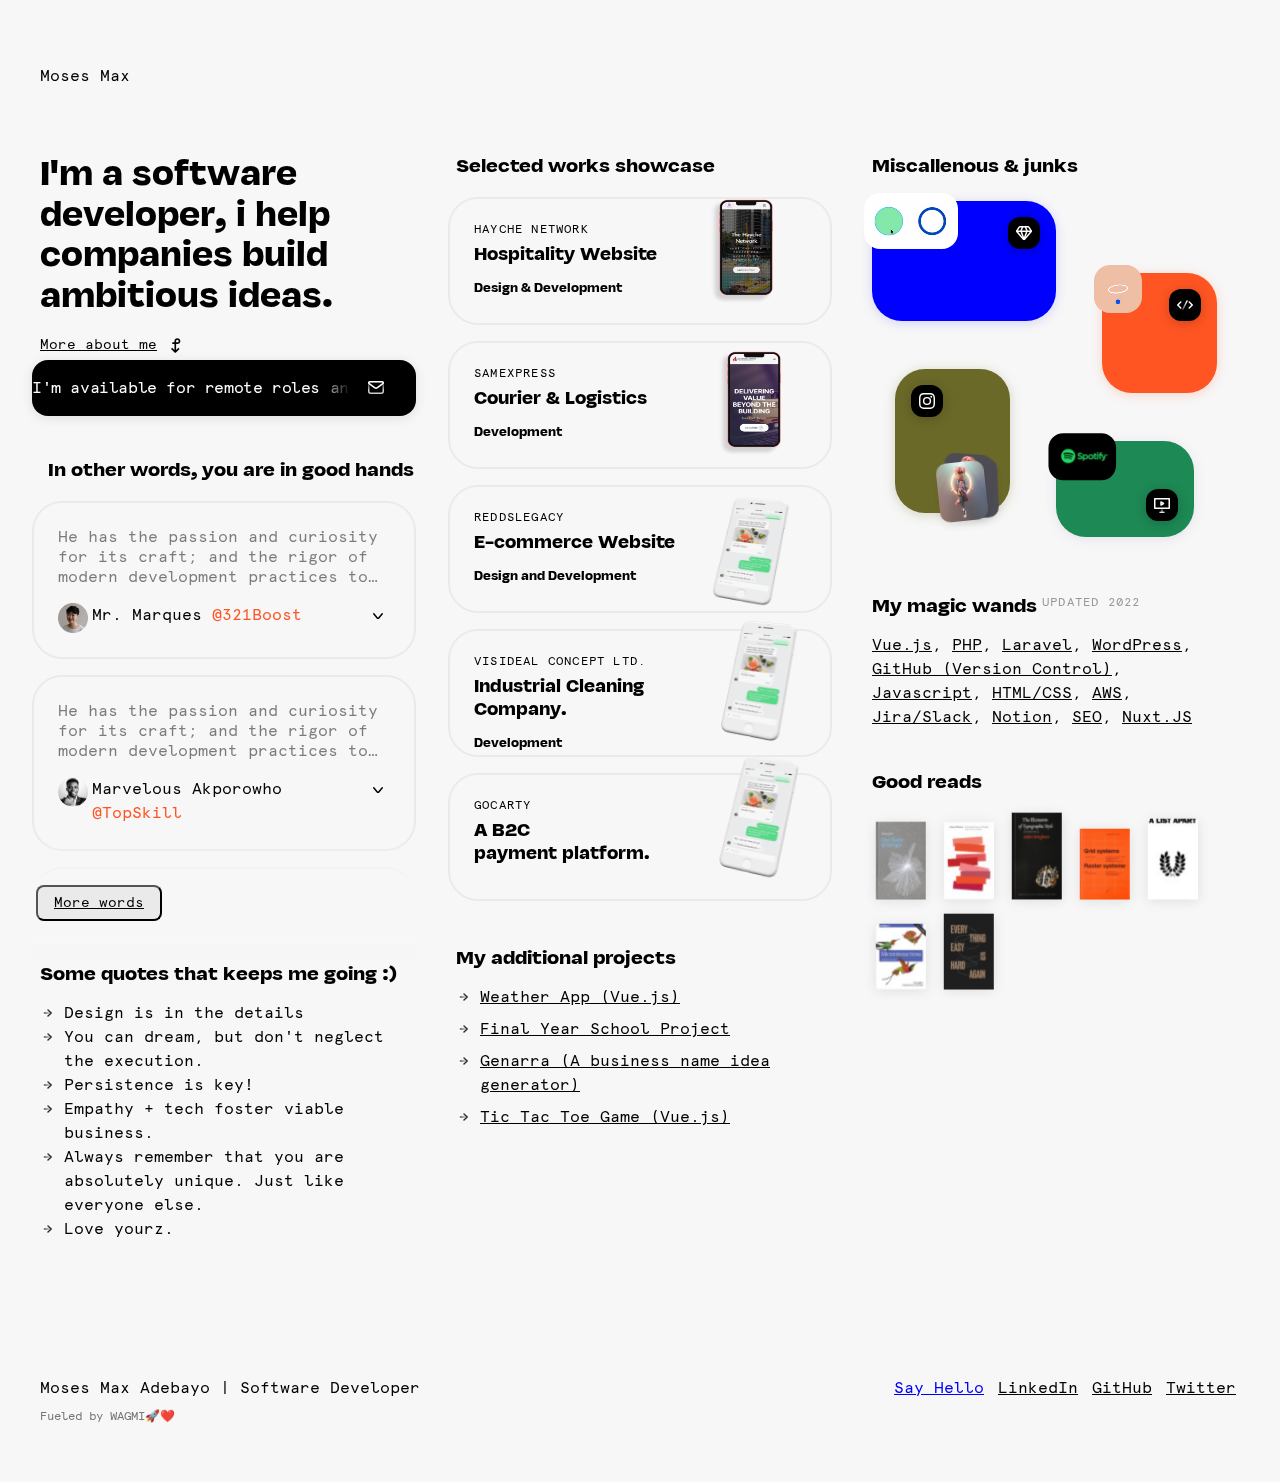
==== index.html @ 7a8fa89a "tweak #3 for meta tags" ====
<!DOCTYPE html>
<html lang="en">
  <head>
    <meta charset="UTF-8" />
    <link rel="icon" href="/favicon.ico">
    <meta name="viewport" content="width=device-width, initial-scale=1.0, maximum-scale=1, user-scalable=0">
    <meta name="theme-color" content="#000000">
    <meta name="twitter:url" content="https://mosessmax.com">
    <meta name="twitter:card" content="summary">
    <meta name="twitter:title" content="Moses Max - Software Developer | Designer">
    <meta name="twitter:description" content="Highly Impeccable, Quietly Confident Software Developer and Digital Designer.">
    <meta name="twitter:creator" content="@mosessmax">
    <meta name="twitter:site" content="@mosessmax">
    <meta name="twitter:image" content="https://mosessmax.com/assets/images/image_content.jpg">
    <meta name="og:url" content="https://mosessmax.com">
    <meta name="og:image" content="/assets/images/image_content.jpg">
    <meta name="description" content="Highly Impeccable, Quietly Confident Software Developer and Digital Designer.">
    
    <link rel="apple-touch-icon" sizes="180x180" href="/apple-touch-icon.png">
    <link rel="icon" type="image/png" sizes="32x32" href="/favicon-32x32.png">
    <link rel="icon" type="image/png" sizes="16x16" href="/favicon-16x16.png">
    <link rel="manifest" href="/site.webmanifest">

    <title>Moses Adebayo | Software Developer</title>

    <link rel="stylesheet" href="/app.css" />
  </head>
  <body>

    <!-- Google Tag Manager (noscript) -->
<noscript><iframe src="https://www.googletagmanager.com/ns.html?id=GTM-5WC7GG7"
  height="0" width="0" style="display:none;visibility:hidden"></iframe></noscript>
  <!-- End Google Tag Manager (noscript) -->


    <body class="home not-loaded">
      <nav class="mt4 mt5-s ph3 ph4-l center">
        <a class="black no-underline normal pl2 itsmyname"
          >Moses <span class="itsmyname-moses">Max</span
          ><span class="dn"> Adebayo</span></a
        >
      </nav>

      <main class="grid ph3 ph4-l mt3 mb0 mv4-s mv5-l center">
        <div
          class="grid-item"
          style="
            --grid-order-s: 1;
            --grid-col-s: 1;
            --grid-col-m: 1;
            --grid-col-l: 1;
          "
        >
          <div class="grid-item-content ph2">
            <h1 class="f2 lh-tight-s ma0">
              I'm a <span class=" figma black wrap" autoPlay: true> software developer,</span> i help companies build ambitious ideas.
            </h1>
            <div class="growable">
              <div
                class="growable-content relative"
                style="--max-height-start: 0; --max-height-end: 100%"
              >
                <p class="mt4">
                  My name is Moses Adebayo, and i'm results driven. I am an impeccable software developer and that counts for a lot, even if i do say so myself, but i don't just have words to show, i also possess a proven ability to maintain and enhance company software with the aim of improving operational functionality in line with business requirement. I build for the web and businesses with my favorite stacks. Search Engines will pull up my data under the nickname <cite><b>mosessmax</b></cite>
                </p>
                <p>
                  I value humble and attentive approaches and workspaces. I have
                  a penchant for coding and prototyping as a means to build
                  testable, composable, high-quality interfaces.
                </p>
                <p>Previous skills provided:</p>
                <ul class="list pl0">
                  <li>Interaction &amp; Visual Design</li>
                  <li>Front-end development</li>
                  <li>Product Strategy</li>
                  <li>Design Systems</li>
                  <li>Software Development</li>
                  <li>Cloud Services</li>
                </ul>
                <!-- <p>Previous Projects:</p>
                <ul class="list pl0 mb0">
                  <li>Hayche Network</li>
                  <li>RoyalGlitz Limited</li>
                  <li>TopSkill Universe</li>
                  <li>VisIdeal Concept Nig. Ltd.</li>
                  <li>CG Marine Express</li>
                </ul> -->
              </div>
              <div
                tabindex="0"
                class="growable-button outline-0 pointer hover-blue dib f6-s normal mt3 mb0 aper"
              >
                <span class="growable-button-text-collapsed">
                  <span class="underline">More about me</span>
                  <span class="f4 dib rotate-90 v-mid 0-90">↬</span>
                </span>
                <span class="growable-button-text-expanded">
                  <span class="underline">Less about me</span>
                  <span class="f4 dib rotate-90 v-mid 0-90">↫</span>
                </span>
              </div>
            </div>
          </div>
        </div>
        

        <!-- Availability -->
        <div
          class="grid-item"
          style="
            --grid-order-s: 2;
            --grid-col-s: 1;
            --grid-col-m: 1;
            --grid-col-l: 1;
          "
        >
          <div class="grid-item-content">
            <a
              href="contact"
              class="resume hover-raise bs2 pv3 pr4 br4 bg-black flex items-center pointer"
            >
              <div class="marquee flex-1">
                <div
                  class="marquee-text aper normal ma0 white tracked-snug flex"
                >
                  <span>
                    I'm available for remote roles and freelance jobs.
                  </span>
                  <span
                    class="icon icon--bullet-arrow-white mh2 self-center"
                  ></span>
                  <span class="ph2 bg-blue br2 link hover-color-inherit"
                    >Feel free to&nbsp;reach out. </span
                  >
                </div>
              </div>
              <svg class="icon"><use xlink:href="#email"></use></svg>
            </a>
          </div>
        </div>

        <!-- Reviews from my clients and past work places -->
        <div
        class="grid-item"
        style="
          --grid-order-s: 4;
          --grid-col-s: 1;
          --grid-col-m: 1;
          --grid-col-l: 1;
        "
      >
        <div
          class="grid-item-content growable growable--quotes relative z-2"
          style="background: linear-gradient(0deg, #f7f7f700, #f7f7f7 2rem)"
        >
          <h3 class="mb3 mt0 pl3 pb1 f3 f4-s">
            In other words, you are in good hands
          </h3>

          <div
            class="growable-content growable-content--preview"
            style="--max-height-start: 24rem; --max-height-end: 70rem"
          >
            <div tabindex="0" class="quote ba bw2 b--black-05 mb3 pa35 br5">
              <div class="line-clamp mb3">
                <p class="lh-title ma0">
                  He has the passion and curiosity for its craft; and the rigor
                  of modern development practices to support its performance. I
                  know when I work with him, he will add value to the work from
                  day one.
                </p>
              </div>
              <div class="flex fw5 item-center">
                <img
                  src="/assets/images/mq.png"
                  alt="Marques Burqman"
                  width="30"
                  height="30"
                  class="mr1"
                />
                <span
                  >Mr. Marques <span style="color: #f52">@321Boost</span></span
                >
                <span class="quote-expand pa1 ml-auto">
                  <svg class="icon"><use xlink:href="#down_chevron"></use></svg>
                </span>
              </div>
            </div>

            <div tabindex="0" class="quote ba bw2 b--black-05 mb3 pa35 br5">
              <div class="line-clamp mb3">
                <p class="lh-title ma0">
                  He has the passion and curiosity for its craft; and the rigor
                  of modern development practices to support its performance. I
                  know when I work with him, he will add value to the work from
                  day one.
                </p>
              </div>
              <div class="flex fw5 item-center">
                <img
                  src="/assets/images/avatar.svg"
                  alt="Marvelous Akporowho"
                  width="30"
                  height="30"
                  class="mr1"
                />
                <span
                  >Marvelous Akporowho <span style="color: #f52">@TopSkill</span></span
                >
                <span class="quote-expand pa1 ml-auto">
                  <svg class="icon"><use xlink:href="#down_chevron"></use></svg>
                </span>
              </div>
            </div>

            <div tabindex="0" class="quote ba bw2 b--black-05 mb3 pa35 br5">
              <div class="line-clamp mb3">
                <p class="lh-title ma0">
                  Moses is an exceptionally talented digital craftsperson who
                  sits at the intersection of design and front-end development.
                  I would not hesitate to recommend him. He is a focused and dedicated person with such a great personality. 
                  A born leader, and also a team player with a natural problem-solving ability, he's got an A1 in multitasking and his time management thingy is almost unbelievable.”
                  </p>
                  </div>
                  <div class="flex fw5 item-center">
                    <img
                      src="/assets/images/1648551872628.svg"
                      alt="Remilekun Elijah"
                      width="30"
                      height="30"
                      class="mr1"
                    />
                    <span class="tracked-snug">Elijah<span style="color: #f36"> - Software Engineer</span></span>
                    <span class="quote-expand pa1 ml-auto">
                      <svg class="icon"><use xlink:href="#down_chevron"></use></svg>
                    </span>
                  </div>
                </div>

                <div tabindex="0" class="quote ba bw2 b--black-05 mb3 pa35 br5">
                  <div class="line-clamp mb3">
                    <p class="lh-title ma0">
                      Not only did Moses orchestrate every design detail and interaction with the <cite>Redacted</cite> product, he worked timelessly and brought in ideas to better understand and advocate the idea behind our startup. His desier to deliver and expereicne that would tangible benefit those who interacted with it led to a beautifully designed delivered product. </p> </div>
                      <div class="flex fw5 item-center">
                        <img
                          src="/assets/images//1654597365430.svg"
                          alt="Yinka Adedire"
                          width="30"
                          height="30"
                          class="mr1" />
                          <span class="tracked-snug">Yinka Adedire <span style="color: #f36">Software Developer</span></span>
                    <span class="quote-expand pa1 ml-auto">
                      <svg class="icon"><use xlink:href="#down_chevron"></use></svg>
                    </span>
                  </div>
                </div>
                </div>

                <div>
                  <button class="growable-button relative bg-black-05 hover-bg-black-10 underline-hover ph3 pv2 br3 f6 ml1 dib black link bn-outline-0">
                    <span class="growable-button-text-collapsed">More words</span>
                    <span class="growable-button-text-expanded">Less words</span>
                    </button>
                    </div>
        </div>
        </div>
             
      <!-- Some of the quotes that keeps me going -->
      <div class="grid-item ph2" style="
          --grid-order-s: 7;
          --grid-col-s: 1;
          --grid-col-m: 1;
          --grid-col-l: 1;
        ">
      
      <div class="grid-item-content">
        <h3 class="mt0 mb3 f3 f4-s">Some quotes that keeps me going :)</h3>
        <ul class="list pl0 mb0">
          <li class="pt-1">Design is in the details</li>
          <li class="pt-1">You can dream, but don't neglect the execution.</li>
          <li class="pt-1">Persistence is key!</li>
          <li class="pt-1">Empathy + tech foster viable business.</li>
          <li class="pt-1">Always remember that you are absolutely unique. Just like everyone else.</li>
          <li class="pt-1">Love yourz.</li>
        </ul>
      </div>
      </div>

      <!-- Selected works showcase -->
      <div class="grid-item" style="
      --grid-order-s:3;
      --grid-col-s:1;
      --grid-col-m:2;
      --grid-col-l:2;
      ">

      <div class="grid-item-content">
        <h3 class="mt0 mb3 pl2 pb1 f3 f4-s">Selected works showcase</h3>
        <div>
          <a href="https://hayche.net" class="work db relative no-underline black pa35 pb45 ba bw2 b--black-05 br5 mb3">
            <h6 class="aper ma0 tracked normal ttu f7">Hayche Network</h6>
            <h3 class="ma0 mt1">Hospitality Website <br> <h5>Design  & Development</h5></h3>
            <img class="mazlo-phone" src="/assets/projects/hayche.png" alt="HaycheNetwork" width="88" height="135" />
          </a>

          <a href="https://samexpress.org" class="work db relative no-underline black pa35 pb45 ba bw2 b--black-05 br5 mb3">
            <h6 class="aper ma0 tracked normal ttu f7">SamExpress</h6>
            <h3 class="ma0 mt1">Courier & Logistics<br> <h5>Development</h5></h3>
            <img class="dwell" src="/assets/projects/samexpress.png" alt="Pagatech" width="88" height="135" />
            </a>

            <a href="reddslegacy.com" class="work db relative no-underline black pa35 pb45 ba bw2 b--black-05 br5 mb3">
              <h6 class="aper ma0 tracked normal ttu f7">ReddsLegacy</h6>
              <h3 class="ma0 mt1">E-commerce Website <br><h5>Design and Development</h5></h3>
              <img class="mercedes" src="/assets/projects/work.png" alt="Pagatech" width="78" height="145" />
              </a>

              <a href="https://visideal.com.ng"class="work db relative no-underline black pa35 pb45 ba bw2 b--black-05 br5 mb3">
              <h6 class="aper ma0 tracked normal ttu f7">VisIdeal Concept LTD.</h6>
              <h3 class="ma0 mt1">Industrial Cleaning<br /> Company.<h5>Development</h5></h3>
              <img
                class="curadora"
                src="/assets/projects/work.png" width="78" height="125"
              />
            </a>

            <a
              href="private.html"
              class="work db relative no-underline black pa35 pb45 ba bw2 b--black-05 br5 mb3"
            >
              <h6 class="aper ma0 tracked normal ttu f7">GoCarty</h6>
              <h3 class="ma0 mt1">A B2C<br /> payment platform.</h3>
              <img
                class="rebox"
                src="/assets/projects/work.png"width="78" height="125"
              />
            </a>
          </div>
        </div>
      </div>

      <!-- some of my other works -->
      <div class="grid-item ph2" style="
          --grid-order-s: 6;
          --grid-col-s: 1;
          --grid-col-m: 1;
          --grid-col-l: 2;">

        <div class="grid-item-content">
        <h3 class="mb3 mt0 f3 f4-s">My additional projects</h3>
        <ul class="list mb0">
        <li class="mt0 mb2">
            <a href="https://wimoji.netlify.app" class="link black external-link" target="_blank" rel="noopener">Weather App (Vue.js)</a>
        </li>
      <li class="mv2">
        <a href="https://tourismlaspotech.netlify.app" class="link black external-link" target="_blank" rel="noopener">Final Year School Project</a>
        </li>

        <li class="mv2">
          <a href="https://genaraa.netlify.app" class="link black external-link" target="_blank" rel="noopener">Genarra (A business name idea generator)</a>
          </li>

          <li class="mv2">
            <a href="https://tacto.netlify.app" class="link black external-link" target="_blank" rel="noopener">Tic Tac Toe Game (Vue.js)</a>
            </li>
        </ul></div> </div>
        
        
        <!-- misscalenous stuff -->

        <div class="grid-item"
        style="
          --grid-order-s: 5;
          --grid-col-s: 1;
          --grid-col-m: 2;
          --grid-col-l: 3;">
          
         <div class="grid-item-content">
  <h3 class="mb3 mt0 pb2 pl2 f3 f4-s">Miscallenous &amp; junks</h3>

  <div class="relative misc-grid ph2">
    <div class="misc" style="--title: 'I am one hell of a designer as well'">
    <a
    href="https://behance.net/mosessmax"
    target="_blank"
    rel="noopener"
    class="db bg-blue ablix hover-raise br5 bg-white pa3 bs1">


      <div class="br4 overflow-hidden bg-white pa2"
      style="width: 94px; height: 56px"> 
      <video loop playsinline preload="metadata"  muted class="h-100 w-100 db">
      <source src="/assets/video/design.webm" type="video/webm" /> 

        <source src="/assets/video/design.mp4" type="video/mp4" />
        <img
          class="db"
          src="/assets/video/design.gif"
          alt="a simple design gif"
        />
      </video>
      <picture style="display: none" alt="Ablix API">
        <source
          data-srcset="/assets/video/design.webm"
          type="video/webm"
        />
        <source
          data-srcset="assets/video/design.mp4"
          type="video/mp4"
        />
        <img
          class="db"
          data-src="/assets/video/design.gif"
          alt="A simple design gif"
        />
      </picture>
    </div>
  </a>
  <div class="misc-icon js-tilt-child br35 bs3 f7">
    <svg class="icon"><use xlink:href="#sketch"></use></svg>
  </div>
</div>
      
<div class="misc" style="--title: 'GitHub'">
              <a
                href="https://github.com/adebayo-moses"
                target="_blank"
                rel="noopener"
                class="db hover-raise br5"
              >
                <video loop playsinline preload="metadata" muted class="br4">
                  <source src="/assets/video/github.webm" type="video/webm" />
                  <source src="/assets/video/design.mp4" type="video/mp4" />
                  <img
                    class="db br4"
                    src="/assets/video/github.gif"
                    alt="GitHub"
                  />
                </video>
                <picture style="display: none" alt="GitHub">
                  <source
                    data-srcset="/assets/video/github.webm"
                    type="video/webm"
                  />
                  <source
                    data-srcset="/assets/video/design.mp4"
                    type="video/mp4"
                  />
                  <img
                    class="br4 db"
                    data-src="/assets/video/github.gif"
                    type="image/gif"
                    alt="GitHub"
                  />
                </picture>
              </a>
              <div class="misc-icon js-tilt-child br35 bs3 f7">
                <svg class="icon"><use xlink:href="#code"></use></svg>
              </div>
            </div>

            <div class="misc" style="--title: 'Instagram'">
              <a
                href="https://instagram.com/mosessmax"
                target="_blank"
                rel="noopener"
                class="hover-raise dib instagram br5"
              >
                <div class="relative">
                  <img
                    class="w-100 br3 db"
                    src="/assets/images/ig1.png"
                    alt="I'm picture shy btw."
                    width="48"
                    height="59"
                  />
                  <img
                    class="w-100 br3 db"
                    src="/assets/images/ig2.png"
                    alt="I'm picture shy btw."
                    width="48"
                    height="59"
                  />
                  <img
                    class="w-100 br3 db"
                    src="/assets/images/ig2.png"
                    alt="I'm picture shy btw."
                    width="48"
                    height="59"
                  />
                </div>
              </a>
              <div
                class="misc-icon misc-icon--after js-tilt-child br35 bs3 f7 z-2"
              >
                <svg class="icon"><use xlink:href="#instagram"></use></svg>
              </div>
            </div>

            <div class="misc" style="--title: 'I am always listening to music, check my playlists'">
              <a
                href="https://open.spotify.com/user/315mgyawc7fxnrbpghjsym2ofjca?si=44ec7d4ffb3f4232"
                target="_blank"
                rel="noopener"
                class="db hover-raise br5"
              >
                <img
                  src="/assets/images/spotify.svg"
                  class="db"
                  alt="spotify-logo"
                  width="69"
                  height="48"
                />
              </a>
              <div class="misc-icon js-tilt-child z-2 br35 bs3 f7">
                <svg class="icon"><use xlink:href="#presentation"></use></svg>
              </div>
            </div>
          </div>
        </div>
      </div>
    
      <!-- Useful tools -->
      <div
        class="grid-item ph2"
        style="
          --grid-order-s: 8;
          --grid-col-s: 1;
          --grid-col-m: 2;
          --grid-col-l: 3;
        "
      >
        <div class="grid-item-content">
          <h3 class="mt0 mb3 mt2-s f3 f4-s">
            My magic wands
            <sup class="aper silver ttu tracked f7 normal">Updated 2022</sup>
          </h3>
          <p class="mb0">
            <a
              href="https://figma.com/"
              target="_blank"
              rel="noopener"
              class="link figma black underline external-link nowrap"
              >Vue.js</a
            >,
            <a class="link black underline external-link nowrap"
              >PHP</a
            >,
            <a class="link black underline external-link nowrap"
              >Laravel</a
            >,
            <a class="link black underline external-link nowrap"
              >WordPress</a
              >,
            <a class="link black underline external-link nowrap"
              >GitHub (Version Control)</a
            >,
            <a class="link black underline external-link nowrap"
              >Javascript</a
            >,
            <a class="link black underline external-link nowrap"
              >HTML/CSS</a
            >,
            <a class="link black underline external-link nowrap"
              >AWS</a
            >,
            <a class="link black underline external-link nowrap"
              >Jira/Slack</a
            >,
            <a class="link black underline external-link nowrap"
              >Notion</a
            >,
            <a class="link black underline external-link nowrap"
              >SEO</a
            >,
            <a class="link black underline external-link nowrap"
              >Nuxt.JS</a
            >
          </p>
        </div>
      </div>

      <!-- Good reads -->
      <div
        class="grid-item ph2"
        style="
          --grid-order-s: 9;
          --grid-col-s: 1;
          --grid-col-m: 1;
          --grid-col-l: 3;
        "
      >
        <div class="grid-item-content br5">
          <h3 class="mt0 mb3 f3 f4-s">Good reads</h3>
          <div>
            <a
              href="https://shapeofdesignbook.com/"
              target="_blank"
              rel="noopener"
              class="external-link external-link--text ma1 hover-book dib bs2"
              style="--title: 'Shape of Design'"
            >
              <div class="book">
                <img
                  src="/assets/books/shapeofdesign.jpg"
                  class="book-cover db"
                  alt="Shape of Design"
                  width="50"
                  height="77"
                />
                <div class="book-side" style="--book-color: #777"></div>
              </div>
            </a>
            <a
              href="http://yupnet.org/interactionofcolor/50th-anniversary-edition-paperback/"
              target="_blank"
              rel="noopener"
              class="external-link external-link--text ma1 hover-book dib bs2"
              style="--title: 'Interaction of Color'"
            >
              <div class="book">
                <img
                  src="/assets/books/interactionofcolor.jpg"
                  class="book-cover db"
                  alt="Interaction of Color"
                  width="50"
                  height="77"
                />
                <div class="book-side" style="--book-color: #ddd"></div>
              </div>
            </a>
            <a
              href="https://www.amazon.com/Elements-Typographic-Style-Version-Anniversary/dp/0881792128/"
              target="_blank"
              rel="noopener"
              class="external-link external-link--text ma1 hover-book dib bs2"
              style="--title: 'The Elements of Typographic Style'"
            >
              <div class="book">
                <img
                  src="/assets/books/bringhurst.jpg"
                  class="book-cover db"
                  alt="The Elements of Typographic Style"
                  width="50"
                  height="86"
                />
                <div class="book-side" style="--book-color: #000"></div>
              </div>
            </a>
            <a
              href="https://www.niggli.ch/en/grid-systems-in-graphic-design.html"
              target="_blank"
              rel="noopener"
              class="external-link external-link--text ma1 hover-book dib bs2"
              style="--title: 'Grid systems'"
            >
              <div class="book">
                <img
                  src="/assets/books/gridsystems.jpg"
                 class="book-cover db"
                  alt="Grid systems"
                  width="50"
                  height="70"
                />
                <div class="book-side" style="--book-color: #de4813"></div>
              </div>
            </a>
            <a
              href="https://alistapart.com/"
              target="_blank"
              rel="noopener"
              class="external-link external-link--text ma1 hover-book dib bs2"
              style="--title: 'A List Apart'"
            >
              <div class="book">
                <img
                  src="/assets/books/alistapart.jpg"
                  class="book-cover db"
                  alt="A List Apart"
                  width="50"
                  height="80"
                />
                <div class="book-side" style="--book-color: #ddd"></div>
              </div>
            </a>
            <a
              href="http://shop.oreilly.com/product/0636920032496.do"
              target="_blank"
              rel="noopener"
              class="external-link external-link--text ma1 hover-book dib bs2"
              style="--title: 'Microinteractions'"
            >
              <div class="book">
                <img
                  src="/assets/books/microinteractions.jpg"
                  class="book-cover db"
                  alt="Microinteractions"
                  width="50"
                  height="65"
                />
                <div class="book-side" style="--book-color: #ddd"></div>
              </div>
            </a>
            <a
              href="https://frankchimero.com/writing/everything-easy-is-hard-again/"
              target="_blank"
              rel="noopener"
              class="external-link external-link--text ma1 hover-book dib bs2"
              style="--title: 'Everything Easy is Hard Again'"
            >
              <div class="book">
                <img
                  src="/assets/books/chimero.jpg"
                  class="book-cover db"
                  alt="Everything Easy is Hard Again"
                  width="50"
                  height="75"
                />
                <div class="book-side" style="--book-color: #000"></div>
              </div>
            </a>
          </div>
        </div>
      </div>
    </main>

      <footer class="mb4 mv4-s ph3 ph4-l center tc tl-l">
        <div class="flex flex-wrap ph2 mv2">
          <p class="flex-auto mv0-l">
            <a href="index.html" class="black no-underline itsmyname">Moses <span class="itsmyname-moses">Max </span class="dn">Adebayo </span></a>
          
          <span class="0-30">|</span> Software Developer </p>
          <ul class="pa0 mt0 mv0-l w-100 f6 f5-l w-auto-l center">
            <li class="dib mr1 mb1 mb0-s">
              <a class="blue link" href="contact">Say Hello</a>
            </li>
            <li class="dib mr1">
              <a
              class="black link external-link"
              href="https://www.linkedin.com/in/adebayo-moses"
              target="_blank"
              rel="noopener"
              >LinkedIn</a>
            </li>

            <li class="dib mr1">
              <a
              class="black link external-link"
              href="https://github.com/adebayo-moses"
              target="_blank"
              rel="noopener"
              >GitHub</a>
            </li>

            <br class="w-100 dn-s"/>
            <li class="dib mr1">
              <a class="black link external-link"
              href="https://twitter.com/mosessmax"
              target="_blank"
              rel="noopener"
              >Twitter</a>
              </li></ul>
          </div>

          <p class="f7 gray ma0 ph2">Fueled by WAGMI🚀❤️</p>
      </footer>

      <svg
      aria-hidden="true"
      xmlns="http://www.w3.org/2000/svg"
      xmlns:xlink="http://www.w3.org/1999/xlink"
      height="0"
      width="0"
      viewBox="0 0 16 16"
    >
      <defs>
        <style>
          path[stroke],
          rect[stroke] {
            fill: none;
          }
        </style>
      </defs>

      <g id="code">
        <path
          d="M3.758 5l-3 3 3 3m8.484-6l3 3-3 3"
          stroke="#fff"
          stroke-width="1.5"
          stroke-linecap="round"
          stroke-linejoin="round"
        ></path>
        <path
          d="M10 4l-4 8"
          stroke="url(#paint01_linear)"
          stroke-width="1.5"
          stroke-linecap="round"
          stroke-linejoin="round"
        ></path>
        <defs>
          <linearGradient
            id="paint01_linear"
            x1="10"
            y1="4"
            x2="6"
            y2="12"
            gradientUnits="userSpaceOnUse"
          >
            <stop stop-color="#fff"></stop>
            <stop offset="1" stop-color="#fff" stop-opacity=".4"></stop>
          </linearGradient>
        </defs>
      </g>

      <g id="email">
        <g
          clip-path="url(#clip0)"
          stroke-width="1.5"
          stroke-linecap="round"
          stroke-linejoin="round"
        >
          <rect
            opacity=".8"
            x=".75"
            y="1.75"
            width="14.5"
            height="11.5"
            rx="2"
            stroke="url(#paint02_linear)"
          ></rect>
          <path
            d="M14.233 1.75H1.767c-.963 0-1.37 1.227-.597 1.802l5.416 4.034a2 2 0 0 0 2.828 0l5.416-4.034c.772-.575.366-1.802-.597-1.802z"
            stroke="#fff"
          ></path>
        </g>
        <defs>
          <linearGradient
            id="paint02_linear"
            x1="8"
            y1="3.25"
            x2="8"
            y2="10.25"
            gradientUnits="userSpaceOnUse"
          >
            <stop stop-color="#fff" stop-opacity="0.3"></stop>
            <stop offset="1" stop-color="#fff"></stop>
          </linearGradient>
          <clipPath id="clip0">
            <path fill="#fff" d="M0 0h16v16H0z"></path>
          </clipPath>
        </defs>
      </g>

      <g id="down_chevron">
        <path
          d="M3.75 5.75l3.485 4.144a1 1 0 0 0 1.53 0L12.25 5.75"
          stroke="#000"
          stroke-width="1.5"
          stroke-linecap="round"
        ></path>
      </g>

      <g id="external_link">
        <path
          opacity=".5"
          d="M12.254 9.879c0 .58 0 .87-.032 1.114a3.75 3.75 0 0 1-3.229 3.229c-.243.032-.534.032-1.114.032h-.875c-1.396 0-2.094 0-2.659-.184a3.75 3.75 0 0 1-2.408-2.408c-.183-.565-.183-1.263-.183-2.658v-.875c0-.581 0-.871.032-1.115a3.75 3.75 0 0 1 3.228-3.228c.244-.032.534-.032 1.115-.032"
          stroke="#fff"
          stroke-width="1.5"
          stroke-linecap="round"
          stroke-linejoin="round"
        ></path>
        <path
          d="M14.446 6.385L9.615 1.554l5.521-.69-.69 5.52z"
          stroke="#fff"
          stroke-width="1.5"
          stroke-linejoin="round"
        ></path>
        <path
          d="M12.085 4.932a.75.75 0 1 0-1.06-1.06L7.134 7.76a.75.75 0 1 0 1.06 1.061l3.89-3.89z"
          fill="url(#paint03_linear)"
        ></path>
        <defs>
          <linearGradient
            id="paint03_linear"
            x1="12.085"
            y1="3.871"
            x2="8"
            y2="8"
            gradientUnits="userSpaceOnUse"
          >
            <stop stop-color="#fff" stop-opacity=".2"></stop>
            <stop offset="1" stop-color="#fff"></stop>
          </linearGradient>
        </defs>
      </g>

      <g id="external_link-blue">
        <path
          opacity=".5"
          d="M12.254 9.879c0 .58 0 .87-.032 1.114a3.75 3.75 0 0 1-3.229 3.229c-.243.032-.534.032-1.114.032h-.875c-1.396 0-2.094 0-2.659-.184a3.75 3.75 0 0 1-2.408-2.408c-.183-.565-.183-1.263-.183-2.658v-.875c0-.581 0-.871.032-1.115a3.75 3.75 0 0 1 3.228-3.228c.244-.032.534-.032 1.115-.032"
          stroke="#2B27FF"
          stroke-width="1.5"
          stroke-linecap="round"
          stroke-linejoin="round"
        ></path>
        <path
          d="M14.446 6.385L9.615 1.554l5.521-.69-.69 5.52z"
          stroke="#2B27FF"
          stroke-width="1.5"
          stroke-linejoin="round"
        ></path>
        <path
          d="M12.085 4.932a.75.75 0 1 0-1.06-1.06L7.134 7.76a.75.75 0 1 0 1.06 1.061l3.89-3.89z"
          fill="url(#paint04_linear)"
        ></path>
        <defs>
          <linearGradient
            id="paint04_linear"
            x1="12.085"
            y1="3.871"
            x2="8"
            y2="8"
            gradientUnits="userSpaceOnUse"
          >
            <stop stop-color="#2B27FF" stop-opacity=".2"></stop>
            <stop offset="1" stop-color="#2B27FF"></stop>
          </linearGradient>
        </defs>
      </g>

      <g id="instagram">
        <path
          d="M8 1.442c2.136 0 2.39.008 3.233.047 2.168.098 3.181 1.127 3.28 3.279.038.843.046 1.097.046 3.233s-.008 2.389-.046 3.232c-.1 2.15-1.11 3.181-3.28 3.28-.844.038-1.096.046-3.233.046-2.136 0-2.39-.008-3.233-.046-2.173-.1-3.18-1.133-3.279-3.28-.039-.844-.047-1.096-.047-3.233 0-2.136.009-2.389.047-3.233.1-2.151 1.11-3.18 3.28-3.279C5.61 1.45 5.863 1.442 8 1.442zM8 0C5.827 0 5.555.01 4.702.048 1.797.181.182 1.793.049 4.701.009 5.555 0 5.827 0 8s.01 2.445.048 3.299c.133 2.905 1.745 4.52 4.653 4.653C5.555 15.991 5.827 16 8 16s2.445-.01 3.299-.048c2.902-.133 4.521-1.745 4.652-4.653.04-.854.049-1.126.049-3.299s-.01-2.445-.048-3.298c-.13-2.903-1.745-4.52-4.653-4.653C10.445.009 10.173 0 8 0zm0 3.892a4.108 4.108 0 1 0 0 8.216 4.108 4.108 0 0 0 0-8.216zm0 6.775a2.666 2.666 0 1 1 0-5.333 2.666 2.666 0 0 1 0 5.333zm4.27-7.897a.96.96 0 1 0 0 1.92.96.96 0 0 0 0-1.92z"
          fill="#fff"
        ></path>
      </g>

      <g id="presentation">
        <path
          d="M9.5 6.5L7 5v3l2.5-1.5z"
          stroke="#fff"
          stroke-width="1.5"
          stroke-linecap="round"
          stroke-linejoin="round"
        ></path>
        <path
          d="M8 11.5v3.75m0 0H6m2 0h2"
          stroke="url(#paint05_linear)"
          stroke-width="1.5"
          stroke-linecap="round"
          stroke-linejoin="round"
        ></path>
        <path
          d="M.75 11.25v-9.5h14.5v9.5H.75z"
          stroke="#fff"
          stroke-width="1.5"
          stroke-linecap="round"
          stroke-linejoin="round"
        ></path>
        <defs>
          <linearGradient
            id="paint05_linear"
            x1="8"
            y1="11.105"
            x2="8"
            y2="15.645"
            gradientUnits="userSpaceOnUse"
          >
            <stop stop-color="#fff" stop-opacity="0"></stop>
            <stop offset="1" stop-color="#fff" stop-opacity=".9"></stop>
          </linearGradient>
        </defs>
      </g>

      <g id="return_arrow">
        <path
          opacity=".9"
          d="M7.763 7.25a.75.75 0 0 0 0 1.5h5.5a.75.75 0 0 0 0-1.5h-5.5z"
          fill="url(#paint06_linear)"
        ></path>
        <path
          d="M7.25 4.584v6.833L2.856 8 7.25 4.584z"
          stroke="#000"
          stroke-width="1.5"
          stroke-linejoin="round"
        ></path>
        <defs>
          <linearGradient
            id="paint06_linear"
            x1="7.013"
            y1="8"
            x2="12.82"
            y2="7.969"
            gradientUnits="userSpaceOnUse"
          >
            <stop stop-opacity=".2"></stop>
            <stop offset="1"></stop>
          </linearGradient>
        </defs>
      </g>

      <g id="sketch">
        <path
          d="M6.5 2L5 6L8 14.2422L11 6L9.5 2"
          stroke="white"
          stroke-width="1.5"
          stroke-linecap="round"
          stroke-linejoin="round"
        />
        <path
          d="M15 6.25H1"
          stroke="white"
          stroke-width="1.5"
          stroke-linecap="round"
          stroke-linejoin="round"
        />
        <path
          d="M14.9943 6.82631L8.75164 13.9403C8.35333 14.3942 7.64666 14.3942 7.24836 13.9403L1.00572 6.82631C0.707375 6.48632 0.674402 5.9884 0.925309 5.61204L3.20313 2.1953C3.3886 1.9171 3.70083 1.75 4.03518 1.75H11.9648C12.2992 1.75 12.6114 1.9171 12.7969 2.1953L15.0747 5.61204C15.3256 5.9884 15.2926 6.48632 14.9943 6.82631Z"
          stroke="white"
          stroke-width="1.5"
          stroke-linecap="round"
          stroke-linejoin="round"
        />
      </g>

      <g id="bullet_arrow">
        <path
          fill="none"
          d="M8 11L11.25 8L8 5"
          stroke="black"
          stroke-width="1.5"
          stroke-linecap="round"
          stroke-linejoin="round"
        />
        <path
          d="M4.5 7.25C4.08579 7.25 3.75 7.58579 3.75 8C3.75 8.41421 4.08579 8.75 4.5 8.75V7.25ZM11 8.75C11.4142 8.75 11.75 8.41421 11.75 8C11.75 7.58579 11.4142 7.25 11 7.25V8.75ZM4.5 8.75H11V7.25H4.5V8.75Z"
          fill="url(#paint07_linear)"
        />
        <defs>
          <linearGradient
            id="paint07_linear"
            x1="3.5"
            y1="8"
            x2="11.5"
            y2="8"
            gradientUnits="userSpaceOnUse"
          >
            <stop />
            <stop offset="1" stop-opacity="0" />
          </linearGradient>
        </defs>
      </g>

      <g id="bullet_arrow-white">
        <path
          fill="none"
          d="M8 11L11.25 8L8 5"
          stroke="white"
          stroke-width="1.5"
          stroke-linecap="round"
          stroke-linejoin="round"
        />
        <path
          d="M4.5 7.25C4.08579 7.25 3.75 7.58579 3.75 8C3.75 8.41421 4.08579 8.75 4.5 8.75V7.25ZM11 8.75C11.4142 8.75 11.75 8.41421 11.75 8C11.75 7.58579 11.4142 7.25 11 7.25V8.75ZM4.5 8.75H11V7.25H4.5V8.75Z"
          fill="url(#paint08_linear)"
        />
        <defs>
          <linearGradient
            id="paint08_linear"
            x1="3.5"
            y1="8"
            x2="11.5"
            y2="8"
            gradientUnits="userSpaceOnUse"
          >
            <stop stop-color="#fff" stop-opacity="1"></stop>
            <stop offset="1" stop-color="#fff" stop-opacity="0"></stop>
          </linearGradient>
        </defs>
      </g>
    </svg>

        <script src="/app.js" type="text/javascript"></script>
    </body>
  
  </body>
</html>
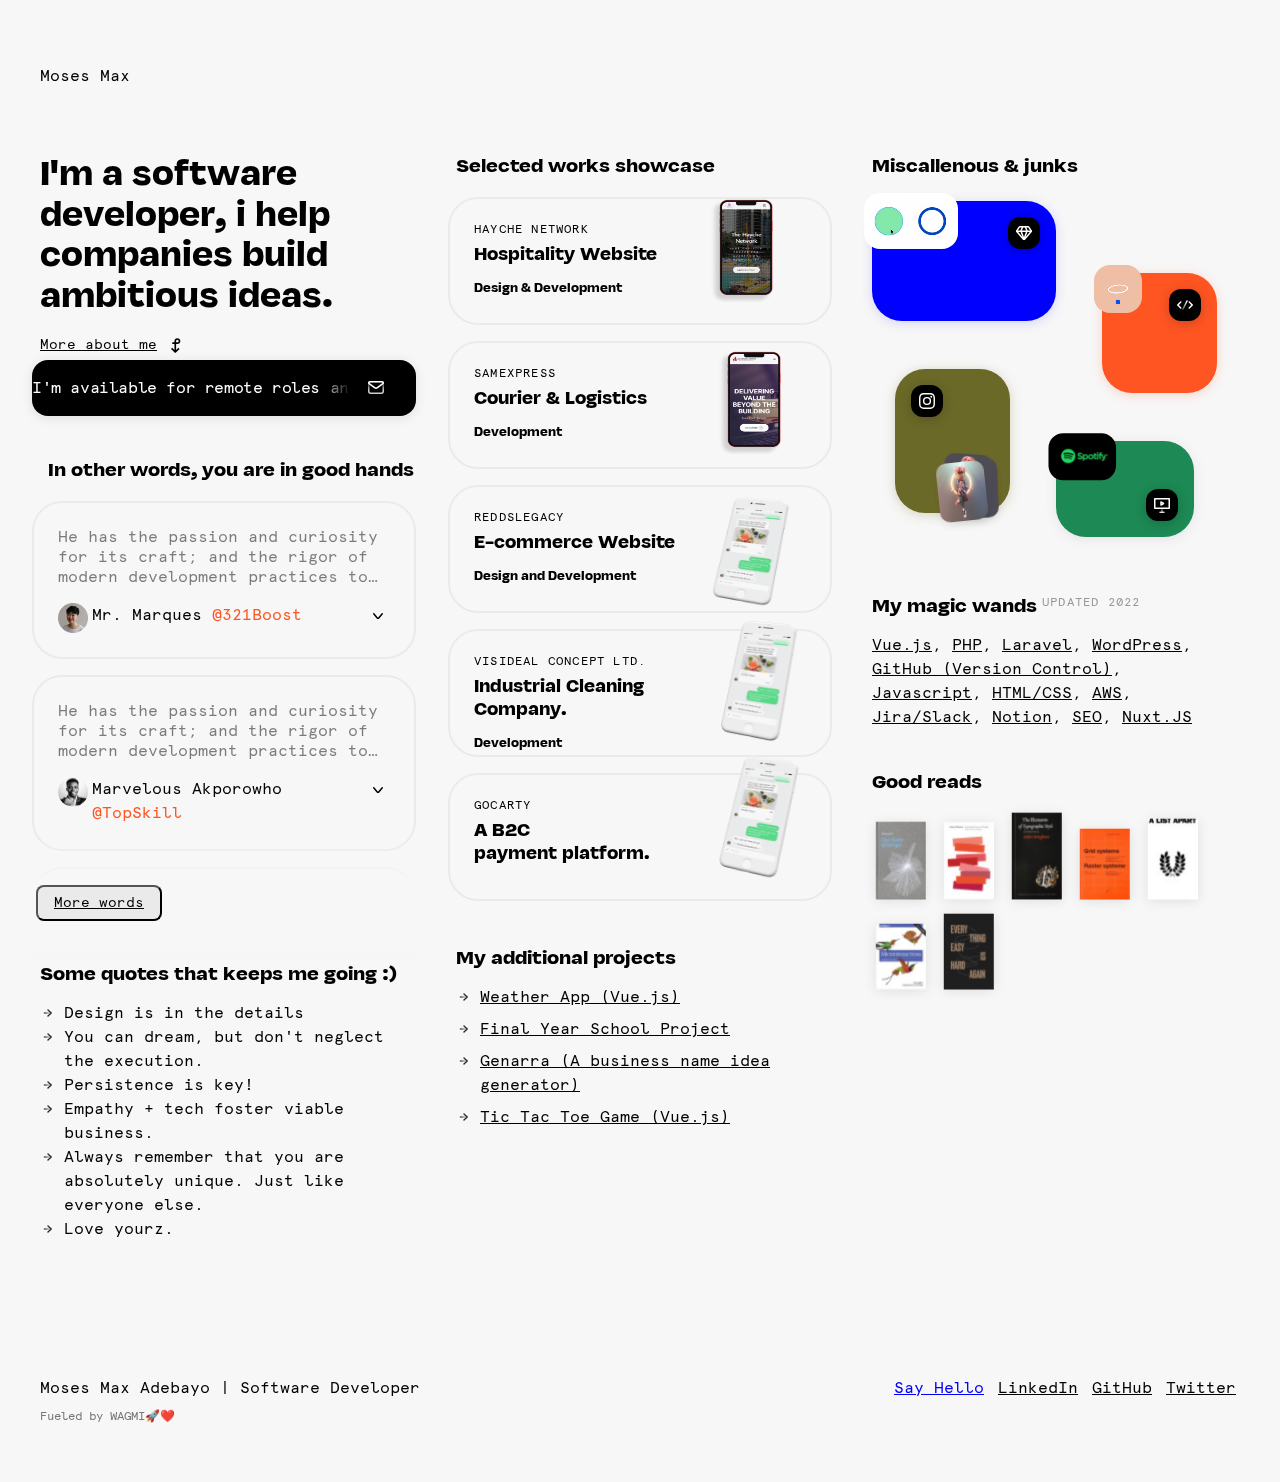
==== commit cf70d06b: "hyperlink fix for reddslegacy" ====
--- a/index.html
+++ b/index.html
@@ -5,10 +5,11 @@
     <link rel="icon" href="/favicon.ico">
     <meta name="viewport" content="width=device-width, initial-scale=1.0, maximum-scale=1, user-scalable=0">
     <meta name="theme-color" content="#000000">
+    <meta name="twitter:card" content="summary">
     <meta name="twitter:url" content="https://mosessmax.com">
-    <meta name="twitter:card" content="summary">
     <meta name="twitter:title" content="Moses Max - Software Developer | Designer">
     <meta name="twitter:description" content="Highly Impeccable, Quietly Confident Software Developer and Digital Designer.">
+    <meta name="twitter:image" content="https://mosessmax.com/assets/images/image_content.jpg">
     <meta name="twitter:creator" content="@mosessmax">
     <meta name="twitter:site" content="@mosessmax">
     <meta name="twitter:image" content="https://mosessmax.com/assets/images/image_content.jpg">
@@ -309,7 +310,7 @@
             <img class="dwell" src="/assets/projects/samexpress.png" alt="Pagatech" width="88" height="135" />
             </a>
 
-            <a href="reddslegacy.com" class="work db relative no-underline black pa35 pb45 ba bw2 b--black-05 br5 mb3">
+            <a href="https://reddslegacy.com" class="work db relative no-underline black pa35 pb45 ba bw2 b--black-05 br5 mb3">
               <h6 class="aper ma0 tracked normal ttu f7">ReddsLegacy</h6>
               <h3 class="ma0 mt1">E-commerce Website <br><h5>Design and Development</h5></h3>
               <img class="mercedes" src="/assets/projects/work.png" alt="Pagatech" width="78" height="145" />
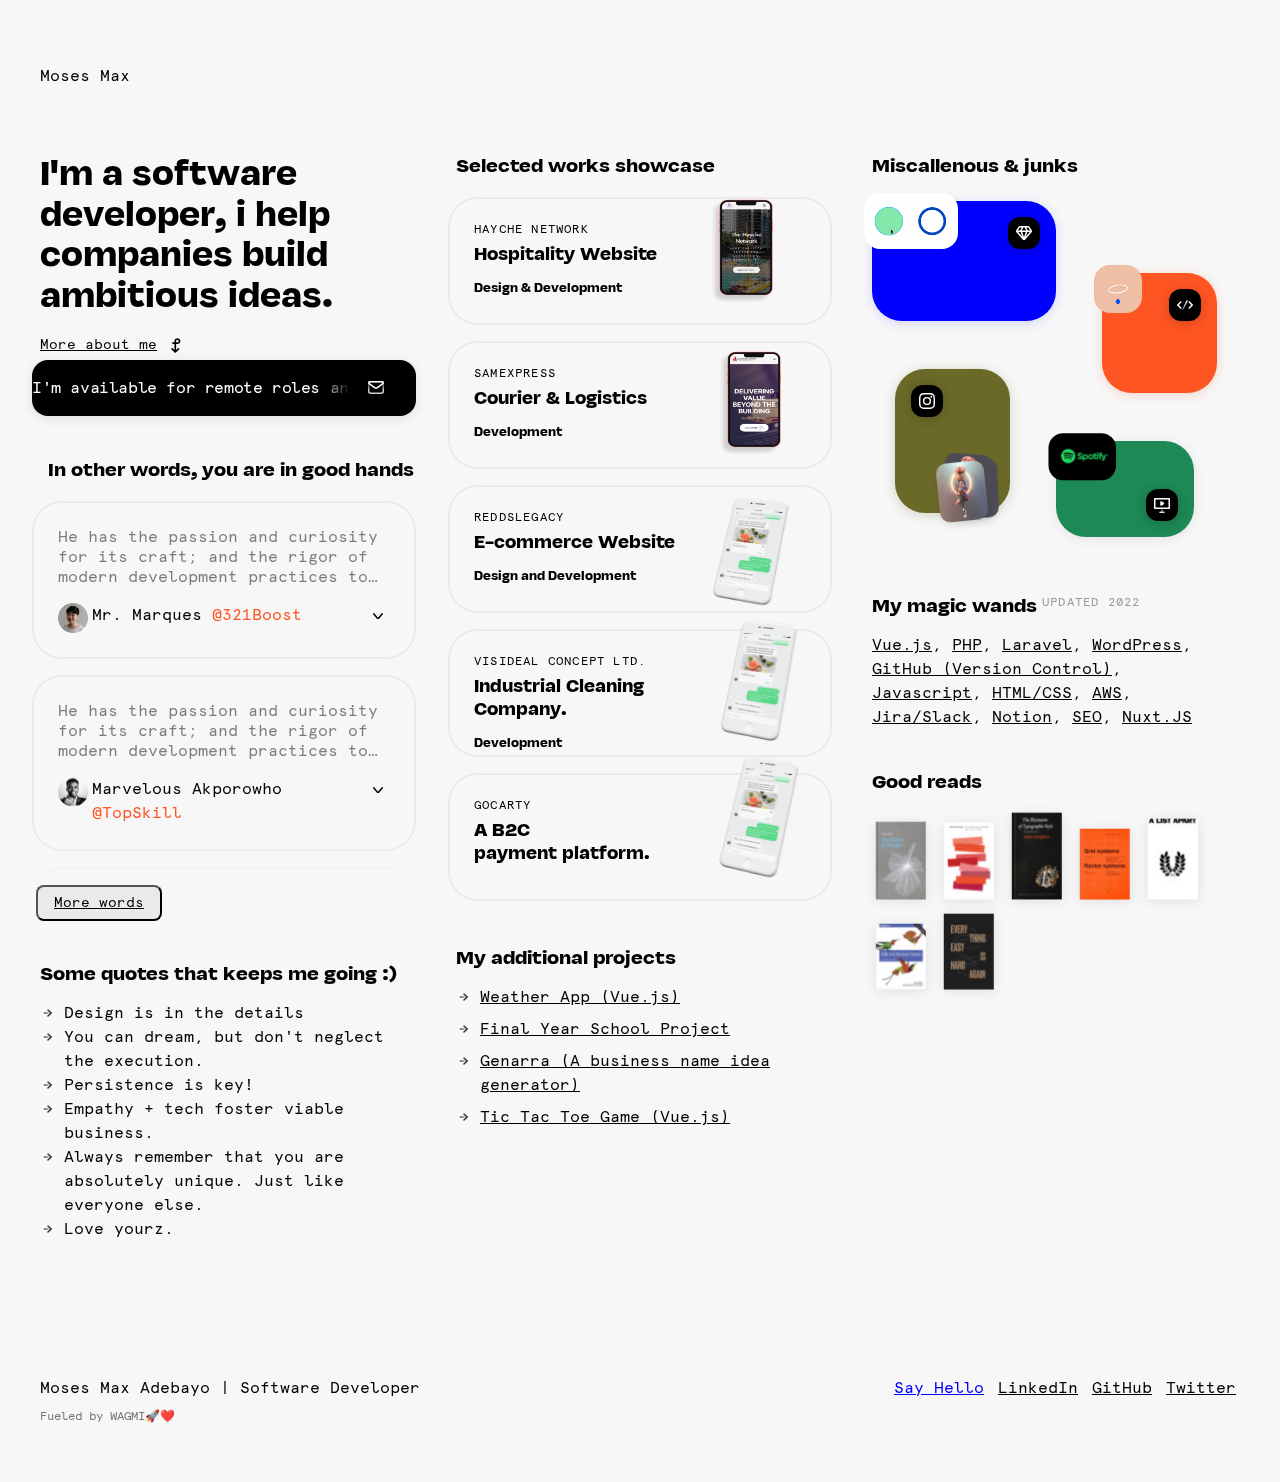
==== commit c2f74def: "Merge branch 'main' of https://github.com/adebayo-moses/mosess-portfolio" ====
--- a/index.html
+++ b/index.html
@@ -166,9 +166,7 @@
               <div class="line-clamp mb3">
                 <p class="lh-title ma0">
                   He has the passion and curiosity for its craft; and the rigor
-                  of modern development practices to support its performance. I
-                  know when I work with him, he will add value to the work from
-                  day one.
+                  of modern development practices to support its performance.Moses provides excellent customer service he is extremely attentive and accommodating to his clients. I highly suggest for any web designs or graphic designs to hire Moses for the job.
                 </p>
               </div>
               <div class="flex fw5 item-center">
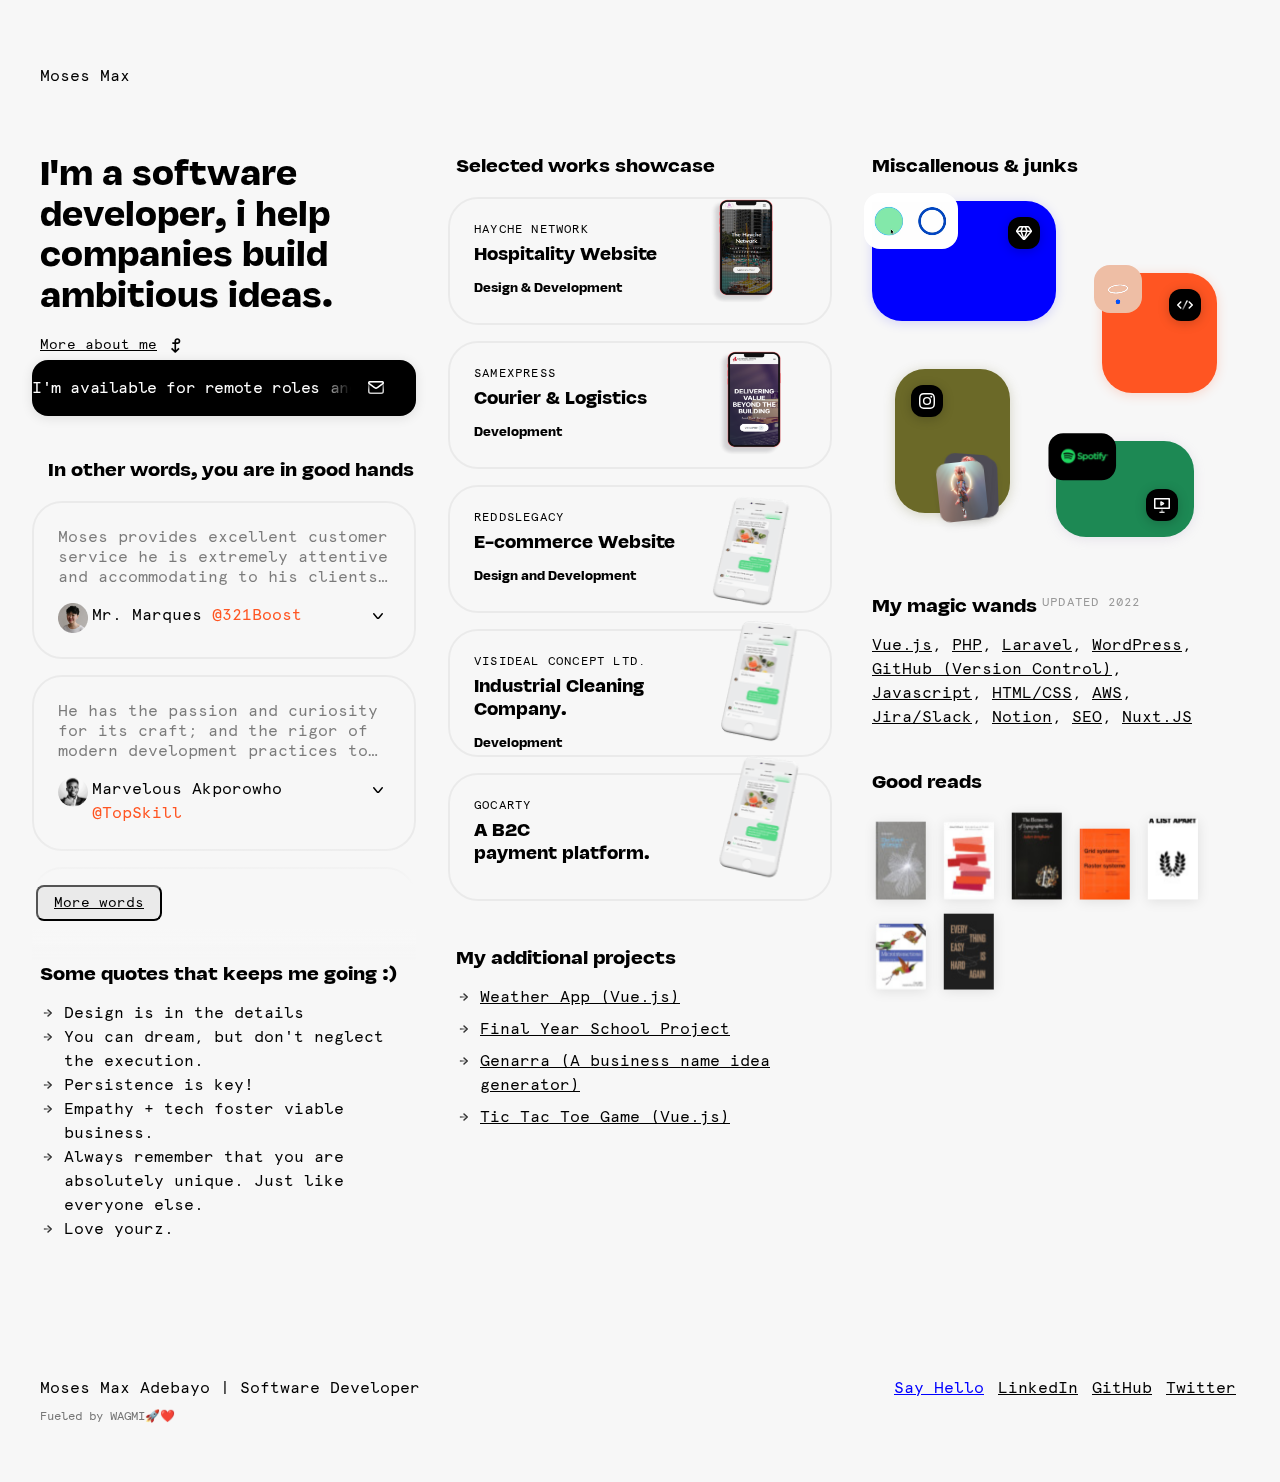
==== commit 832b6cd3: "review and private link" ====
--- a/index.html
+++ b/index.html
@@ -165,8 +165,7 @@
             <div tabindex="0" class="quote ba bw2 b--black-05 mb3 pa35 br5">
               <div class="line-clamp mb3">
                 <p class="lh-title ma0">
-                  He has the passion and curiosity for its craft; and the rigor
-                  of modern development practices to support its performance.Moses provides excellent customer service he is extremely attentive and accommodating to his clients. I highly suggest for any web designs or graphic designs to hire Moses for the job.
+                  Moses provides excellent customer service he is extremely attentive and accommodating to his clients. I highly suggest for any web designs or graphic designs to hire Moses for the job.
                 </p>
               </div>
               <div class="flex fw5 item-center">
@@ -247,7 +246,7 @@
                           width="30"
                           height="30"
                           class="mr1" />
-                          <span class="tracked-snug">Yinka Adedire <span style="color: #f36">Software Developer</span></span>
+                          <span class="tracked-snug">Yinka <span style="color: #f36">Software Developer</span></span>
                     <span class="quote-expand pa1 ml-auto">
                       <svg class="icon"><use xlink:href="#down_chevron"></use></svg>
                     </span>
@@ -314,7 +313,7 @@
               <img class="mercedes" src="/assets/projects/work.png" alt="Pagatech" width="78" height="145" />
               </a>
 
-              <a href="https://visideal.com.ng"class="work db relative no-underline black pa35 pb45 ba bw2 b--black-05 br5 mb3">
+              <a href="private"class="work db relative no-underline black pa35 pb45 ba bw2 b--black-05 br5 mb3">
               <h6 class="aper ma0 tracked normal ttu f7">VisIdeal Concept LTD.</h6>
               <h3 class="ma0 mt1">Industrial Cleaning<br /> Company.<h5>Development</h5></h3>
               <img
@@ -324,7 +323,7 @@
             </a>
 
             <a
-              href="private.html"
+              href="https://gocarty.co"
               class="work db relative no-underline black pa35 pb45 ba bw2 b--black-05 br5 mb3"
             >
               <h6 class="aper ma0 tracked normal ttu f7">GoCarty</h6>
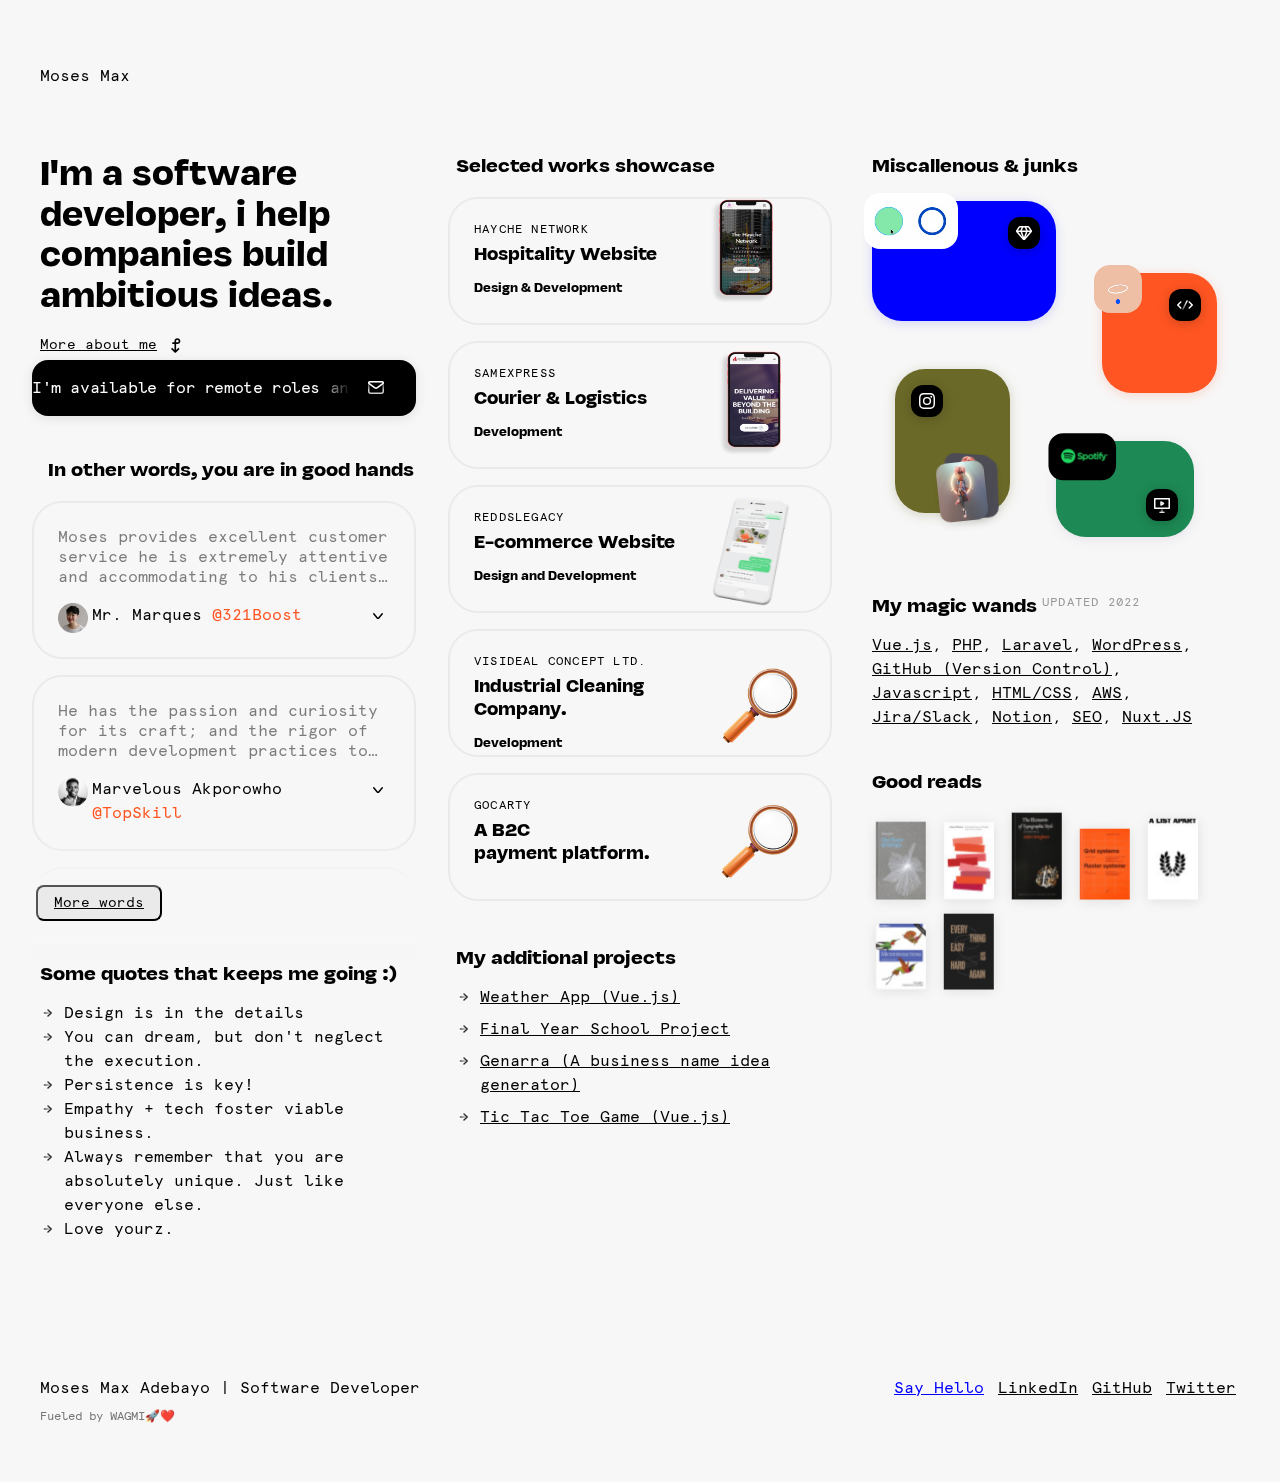
==== commit ae589534: "project thumbnails" ====
--- a/index.html
+++ b/index.html
@@ -318,7 +318,7 @@
               <h3 class="ma0 mt1">Industrial Cleaning<br /> Company.<h5>Development</h5></h3>
               <img
                 class="curadora"
-                src="/assets/projects/work.png" width="78" height="125"
+                src="/assets/projects/search.png" width="75" height="75"
               />
             </a>
 
@@ -330,7 +330,7 @@
               <h3 class="ma0 mt1">A B2C<br /> payment platform.</h3>
               <img
                 class="rebox"
-                src="/assets/projects/work.png"width="78" height="125"
+                src="/assets/projects/search.png"width="75" height="75"
               />
             </a>
           </div>
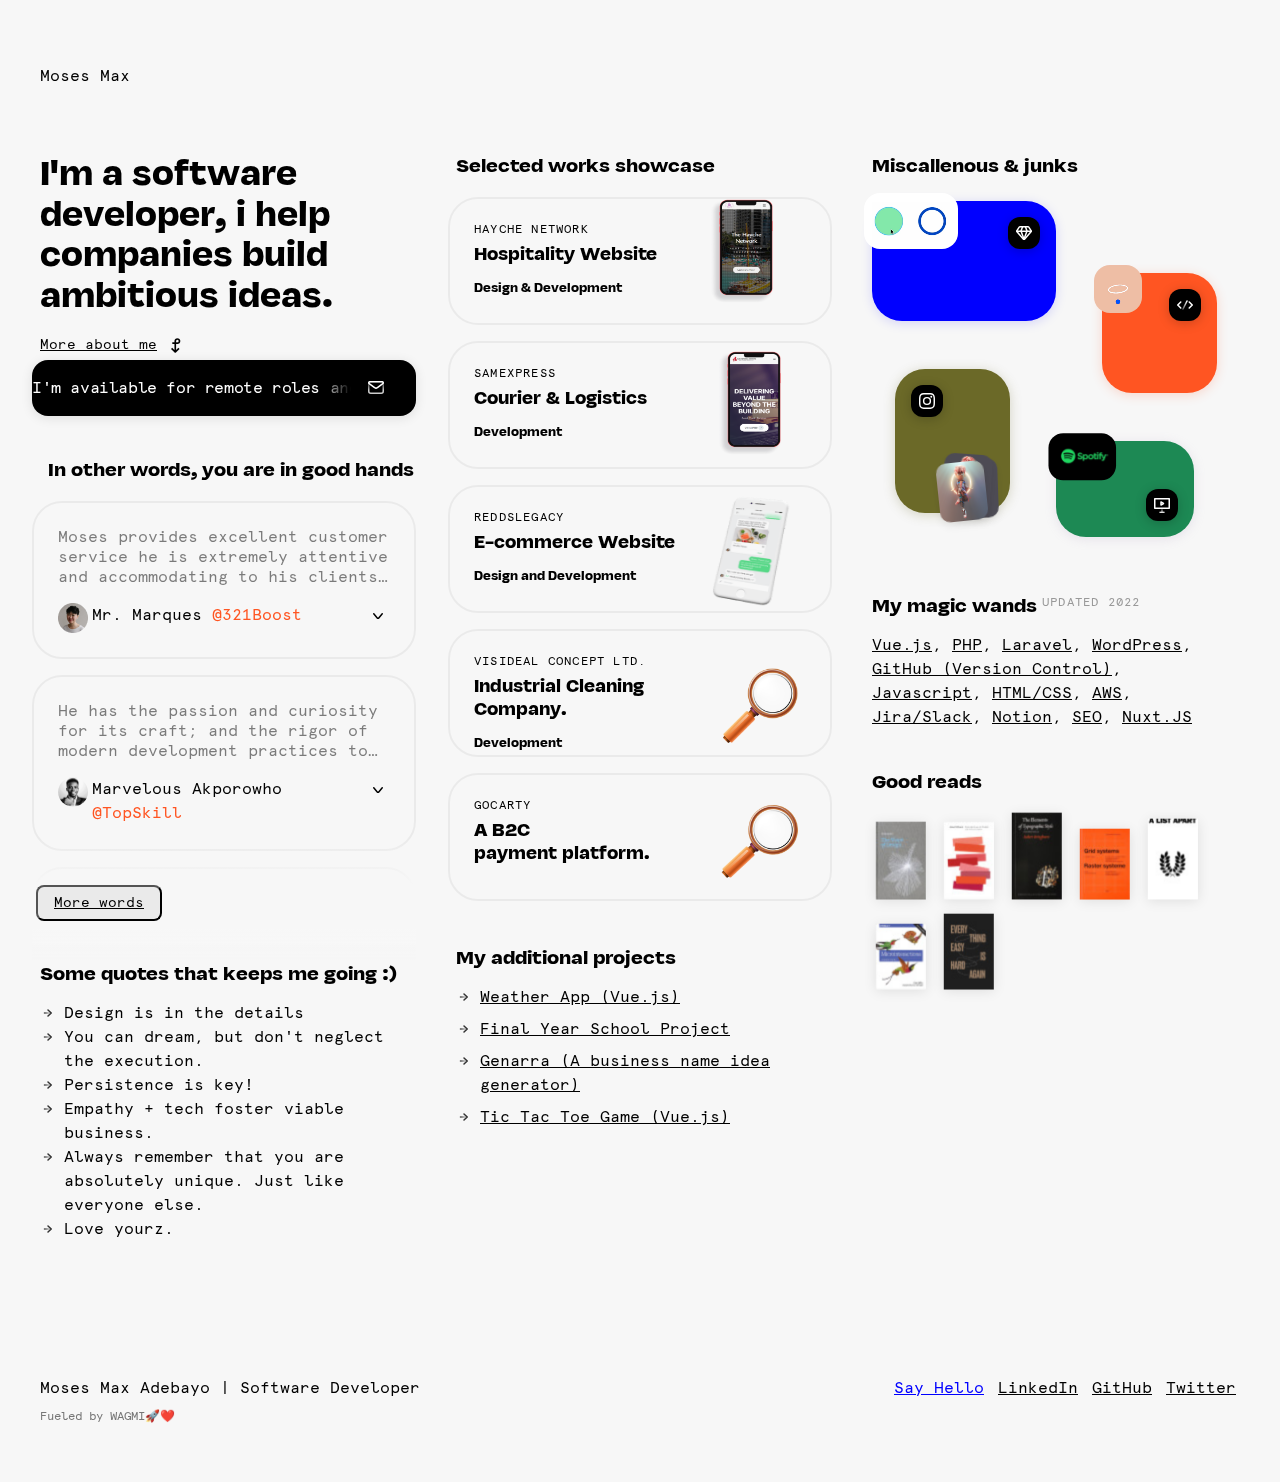
==== commit ee89cddf: "updates resume" ====
--- a/index.html
+++ b/index.html
@@ -78,6 +78,8 @@
                   <li>Software Development</li>
                   <li>Cloud Services</li>
                 </ul>
+
+                <p>You can check my resume  <a href="/assets/moses-resume.pdf">Here!</a></p>
                 <!-- <p>Previous Projects:</p>
                 <ul class="list pl0 mb0">
                   <li>Hayche Network</li>
